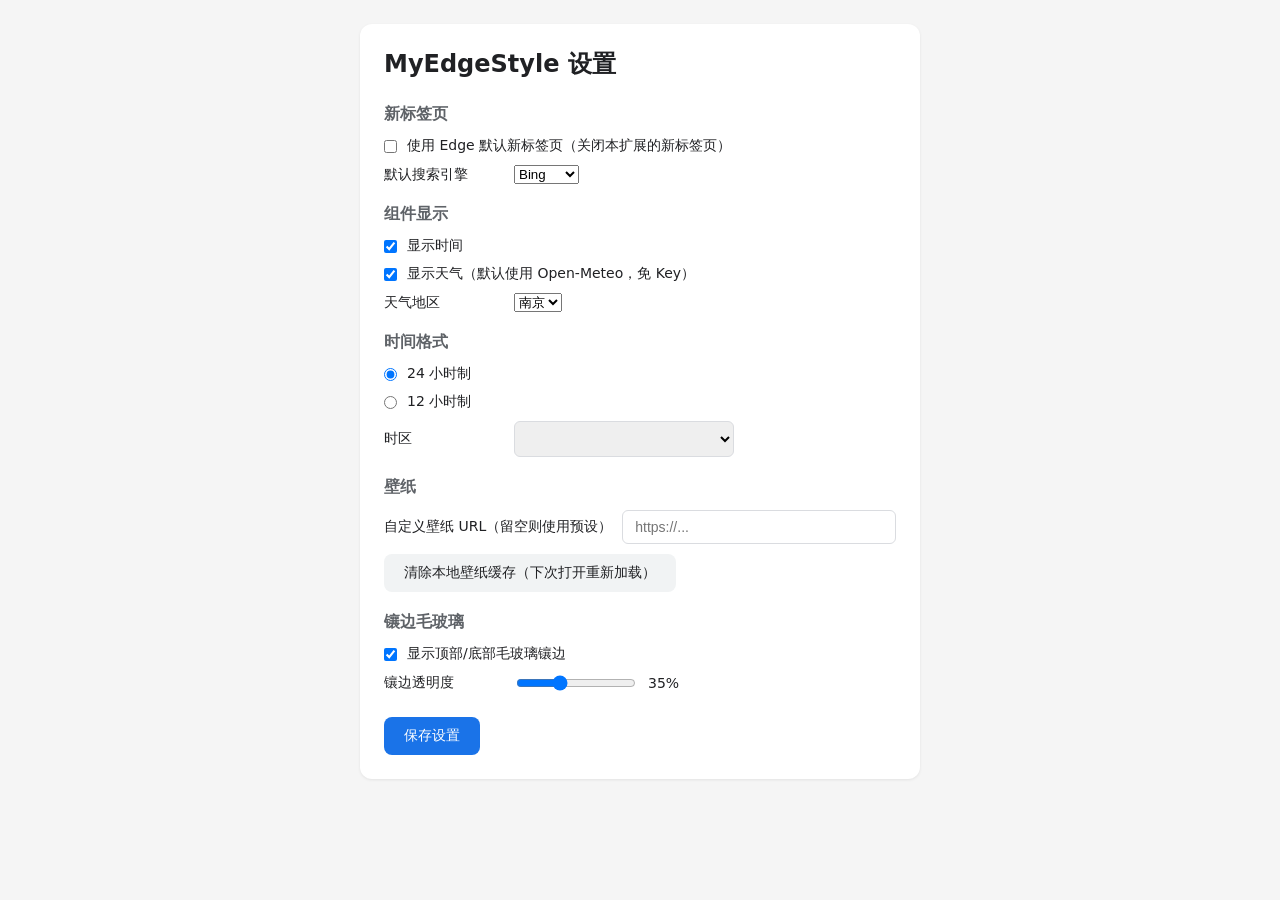
==== src/options/options.html @ 10435049 "浏览器拓展修改新标签页" ====
<!DOCTYPE html>
<html lang="zh-CN">
<head>
  <meta charset="UTF-8">
  <meta name="viewport" content="width=device-width, initial-scale=1.0">
  <title>MyEdgeStyle 设置</title>
  <link rel="stylesheet" href="options.css">
</head>
<body>
  <div class="page">
    <h1>MyEdgeStyle 设置</h1>

    <section>
      <h2>新标签页</h2>
      <label class="row">
        <input type="checkbox" id="useDefaultNewTab">
        <span>使用 Edge 默认新标签页（关闭本扩展的新标签页）</span>
      </label>
      <label class="row">
        <span class="label">默认搜索引擎</span>
        <select id="searchEngine">
          <option value="bing">Bing</option>
          <option value="google">Google</option>
          <option value="baidu">百度</option>
        </select>
      </label>
    </section>

    <section>
      <h2>组件显示</h2>
      <label class="row">
        <input type="checkbox" id="showTime" checked>
        <span>显示时间</span>
      </label>
      <label class="row">
        <input type="checkbox" id="showWeather" checked>
        <span>显示天气（默认使用 Open-Meteo，免 Key）</span>
      </label>
      <label class="row">
        <span class="label">天气地区</span>
        <select id="weatherCityId">
          <option value="nanjing">南京</option>
          <option value="beijing">北京</option>
          <option value="shanghai">上海</option>
          <option value="guangzhou">广州</option>
          <option value="shenzhen">深圳</option>
          <option value="hangzhou">杭州</option>
          <option value="chengdu">成都</option>
          <option value="wuhan">武汉</option>
          <option value="xian">西安</option>
        </select>
      </label>
    </section>

    <section>
      <h2>时间格式</h2>
      <label class="row">
        <input type="radio" name="timeFormat" value="24" id="time24" checked>
        <span>24 小时制</span>
      </label>
      <label class="row">
        <input type="radio" name="timeFormat" value="12" id="time12">
        <span>12 小时制</span>
      </label>
      <label class="row">
        <span class="label">时区</span>
        <select id="timezone"></select>
      </label>
    </section>

    <section>
      <h2>壁纸</h2>
      <label class="row">
        <span class="label">自定义壁纸 URL（留空则使用预设）</span>
        <input type="url" id="wallpaperUrl" placeholder="https://...">
      </label>
      <button type="button" id="clearWallpaperCache" class="btn">清除本地壁纸缓存（下次打开重新加载）</button>
    </section>

    <section>
      <h2>镶边毛玻璃</h2>
      <label class="row">
        <input type="checkbox" id="showGlass" checked>
        <span>显示顶部/底部毛玻璃镶边</span>
      </label>
      <label class="row">
        <span class="label">镶边透明度</span>
        <input type="range" id="glassOpacity" min="0" max="100" value="35">
        <span id="glassOpacityValue">35%</span>
      </label>
    </section>

    <div class="actions">
      <button type="button" id="save" class="btn btn-primary">保存设置</button>
      <span id="status" class="status"></span>
    </div>
  </div>
  <script src="options.js"></script>
</body>
</html>
---- src/options/options.css ----
* {
  box-sizing: border-box;
}

body {
  margin: 0;
  font-family: "Segoe UI", system-ui, sans-serif;
  font-size: 14px;
  color: #202124;
  background: #f5f5f5;
  padding: 24px;
}

.page {
  max-width: 560px;
  margin: 0 auto;
  background: #fff;
  padding: 24px;
  border-radius: 12px;
  box-shadow: 0 1px 3px rgba(0, 0, 0, 0.08);
}

h1 {
  margin: 0 0 24px;
  font-size: 1.5rem;
}

h2 {
  margin: 20px 0 12px;
  font-size: 1rem;
  color: #5f6368;
}

section:first-of-type h2 {
  margin-top: 0;
}

.row {
  display: flex;
  align-items: center;
  gap: 10px;
  margin-bottom: 10px;
  flex-wrap: wrap;
}

.row .label {
  min-width: 120px;
}

.row input[type="checkbox"],
.row input[type="radio"] {
  margin: 0;
}

.row input[type="url"],
.row input[type="text"] {
  flex: 1;
  min-width: 200px;
  padding: 8px 12px;
  border: 1px solid #dadce0;
  border-radius: 6px;
  font-size: 14px;
}

.row input[type="range"] {
  width: 120px;
}

#timezone {
  padding: 8px 12px;
  border: 1px solid #dadce0;
  border-radius: 6px;
  font-size: 14px;
  min-width: 220px;
}

.hint {
  margin: 0 0 12px;
  font-size: 13px;
  color: #5f6368;
}

.hint code {
  background: #f1f3f4;
  padding: 2px 6px;
  border-radius: 4px;
  font-size: 12px;
}

.btn {
  padding: 10px 20px;
  border: none;
  border-radius: 8px;
  font-size: 14px;
  cursor: pointer;
  background: #f1f3f4;
  color: #202124;
}

.btn:hover {
  background: #e8eaed;
}

.btn-primary {
  background: #1a73e8;
  color: #fff;
}

.btn-primary:hover {
  background: #1765cc;
}

.actions {
  margin-top: 24px;
  display: flex;
  align-items: center;
  gap: 12px;
}

.status {
  font-size: 13px;
  color: #1e8e3e;
}
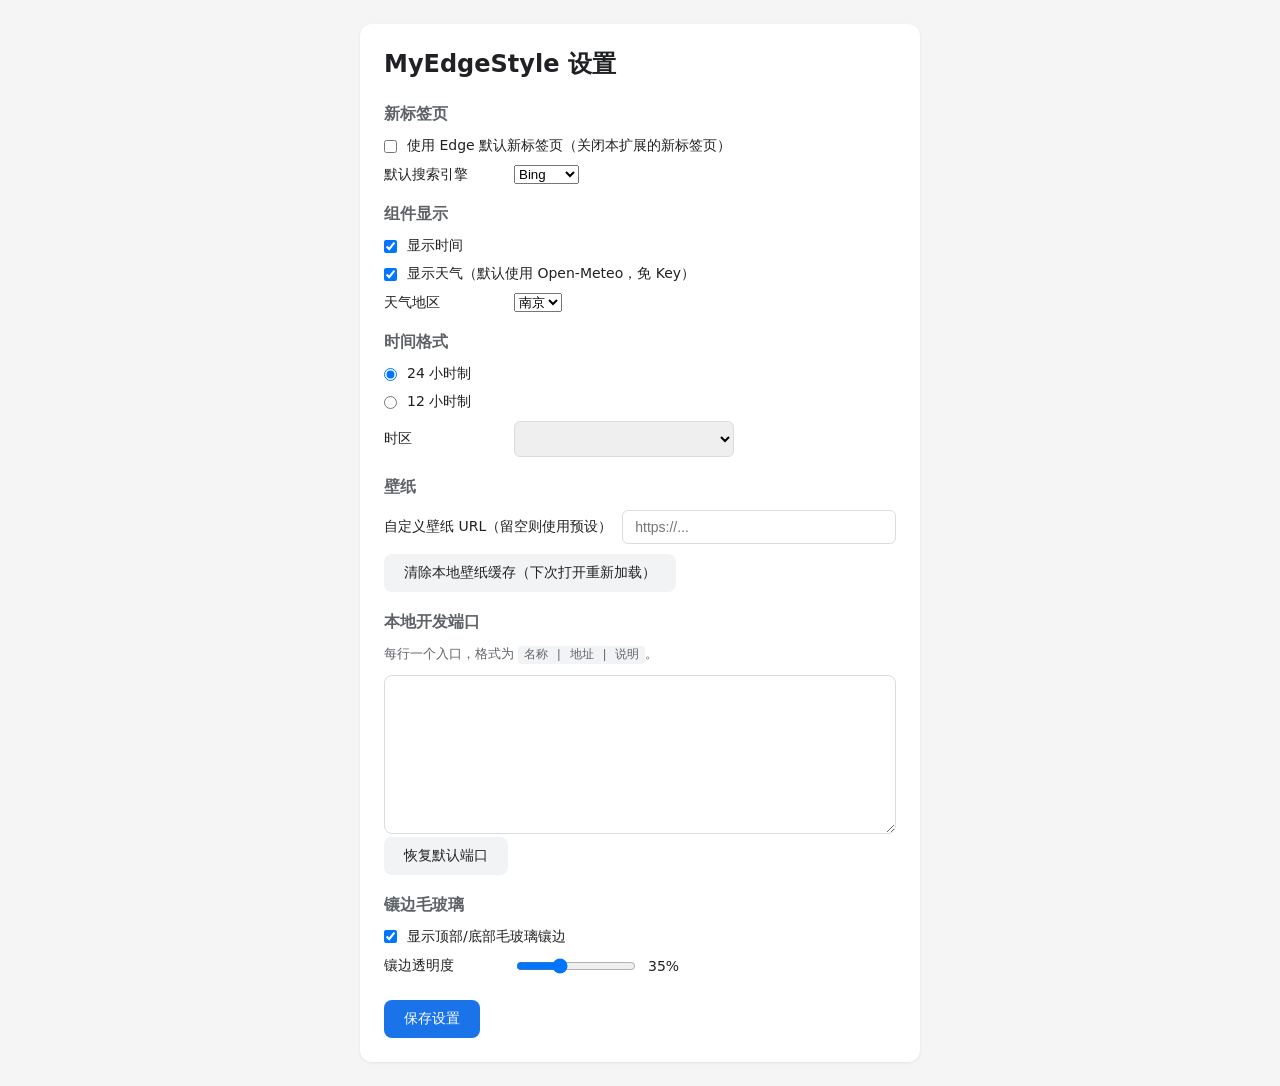
==== commit fb426aa5: "feat(newtab, options, AI, contextmenu): 新增开发端口 tab、本地端口配置、AI 开发模式和右键菜单" ====
--- a/src/options/options.html
+++ b/src/options/options.html
@@ -78,6 +78,13 @@
     </section>
 
     <section>
+      <h2>本地开发端口</h2>
+      <p class="hint">每行一个入口，格式为 <code>名称 | 地址 | 说明</code>。</p>
+      <textarea id="devPorts" class="textarea" rows="7" spellcheck="false"></textarea>
+      <button type="button" id="resetDevPorts" class="btn">恢复默认端口</button>
+    </section>
+
+    <section>
       <h2>镶边毛玻璃</h2>
       <label class="row">
         <input type="checkbox" id="showGlass" checked>
--- a/src/options/options.css
+++ b/src/options/options.css
@@ -62,6 +62,21 @@
   font-size: 14px;
 }
 
+.textarea {
+  width: 100%;
+  min-height: 150px;
+  padding: 10px 12px;
+  border: 1px solid #dadce0;
+  border-radius: 8px;
+  font: 13px/1.5 Consolas, "SFMono-Regular", monospace;
+  resize: vertical;
+}
+
+.textarea:focus {
+  border-color: #1a73e8;
+  outline: none;
+}
+
 .row input[type="range"] {
   width: 120px;
 }
